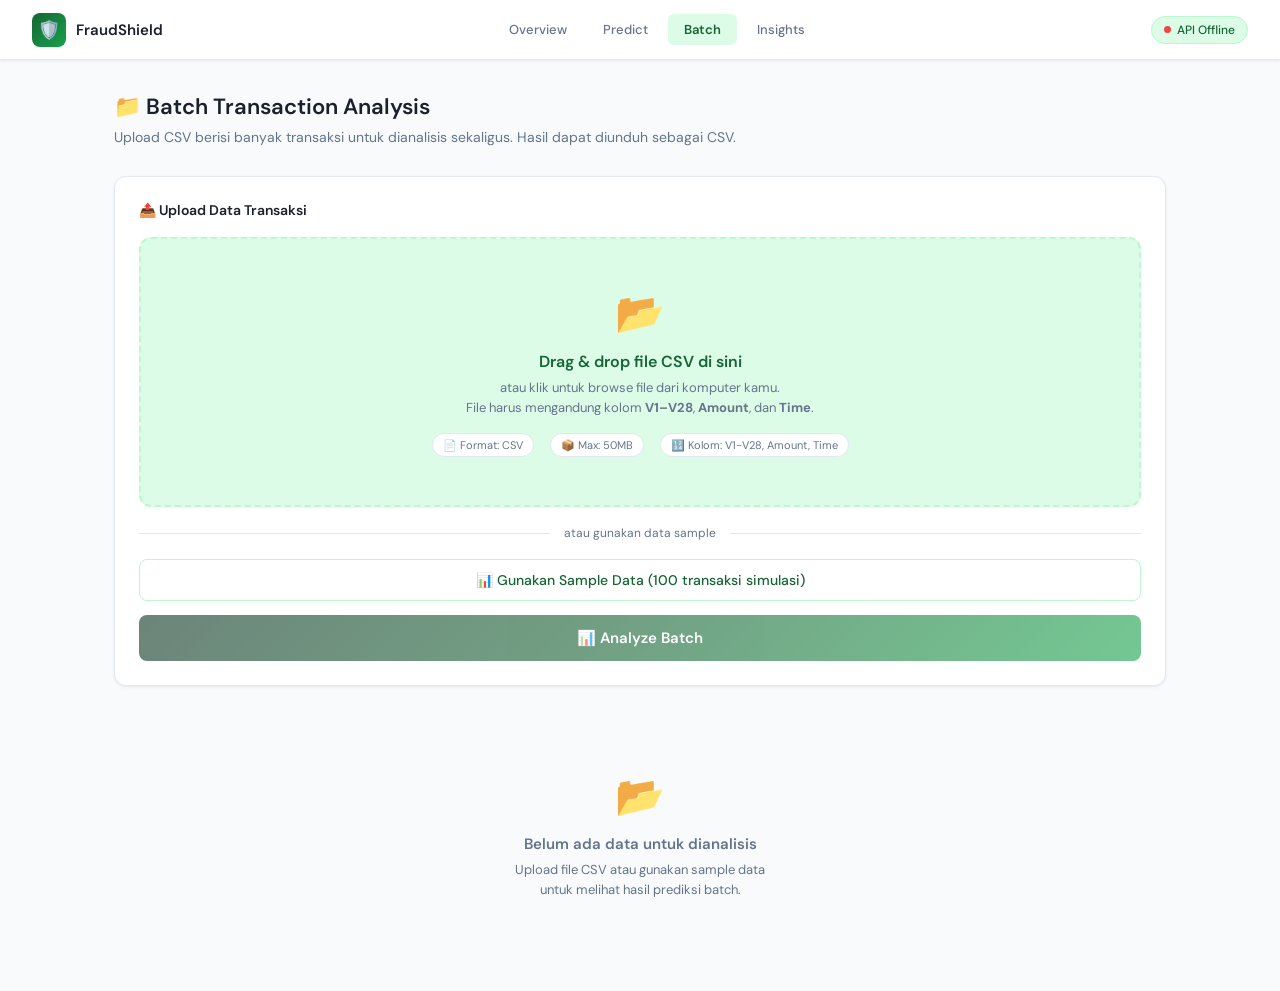
==== Fraud-Detection-Frontend/batch.html @ 1054003d "feat: update frontend UI to emerald green theme and add custom SVG logo" ====
<!DOCTYPE html>
<html lang="id">
<head>
  <meta charset="UTF-8" />
  <meta name="viewport" content="width=device-width, initial-scale=1.0" />
  <title>Batch Analysis — FraudShield</title>
  <link rel="preconnect" href="https://fonts.googleapis.com" />
  <link href="https://fonts.googleapis.com/css2?family=DM+Sans:wght@300;400;500;600&family=DM+Mono:wght@400;500&display=swap" rel="stylesheet" />
  <link rel="stylesheet" href="css/style.css" />
  <style>
    body { font-family: 'DM Sans', sans-serif; }

    /* ── Upload zone ─────────────────────────────────────── */
    .upload-zone {
      border: 2px dashed #bbf7d0;
      border-radius: var(--radius-lg);
      background: #dcfce7;
      padding: 48px 24px;
      text-align: center;
      cursor: pointer;
      transition: all 0.2s;
      position: relative;
    }

    .upload-zone:hover,
    .upload-zone.dragover {
      border-color: #166534;
      background: #d6e9f8;
      transform: scale(1.005);
    }

    .upload-zone input[type="file"] {
      position: absolute;
      inset: 0;
      opacity: 0;
      cursor: pointer;
      width: 100%;
      height: 100%;
    }

    .upload-icon { font-size: 40px; margin-bottom: 12px; }

    .upload-title {
      font-size: 16px;
      font-weight: 600;
      color: #166534;
      margin-bottom: 6px;
    }

    .upload-desc {
      font-size: 13px;
      color: var(--text-secondary);
      margin-bottom: 16px;
      line-height: 1.5;
    }

    .upload-meta {
      display: flex;
      justify-content: center;
      gap: 16px;
      flex-wrap: wrap;
    }

    .upload-meta-item {
      display: flex;
      align-items: center;
      gap: 5px;
      font-size: 11px;
      color: var(--text-secondary);
      background: white;
      padding: 4px 10px;
      border-radius: 20px;
      border: 1px solid var(--gray-border);
    }

    /* ── Or divider ──────────────────────────────────────── */
    .or-divider {
      display: flex;
      align-items: center;
      gap: 14px;
      margin: 18px 0;
      color: var(--text-secondary);
      font-size: 12px;
    }

    .or-divider::before,
    .or-divider::after {
      content: '';
      flex: 1;
      height: 1px;
      background: var(--gray-border);
    }

    /* ── Sample button ───────────────────────────────────── */
    .btn-sample {
      width: 100%;
      padding: 11px;
      background: white;
      color: #166534;
      border: 1px solid #bbf7d0;
      border-radius: var(--radius-md);
      font-size: 14px;
      font-weight: 500;
      cursor: pointer;
      transition: all 0.15s;
      display: flex;
      align-items: center;
      justify-content: center;
      gap: 8px;
      font-family: 'DM Sans', sans-serif;
    }

    .btn-sample:hover { background: #dcfce7; }

    /* ── Analyze btn ─────────────────────────────────────── */
    .btn-analyze {
      width: 100%;
      padding: 13px;
      background: linear-gradient(135deg, #0a3320, #166534, #16a34a);
      color: white;
      border: none;
      border-radius: var(--radius-md);
      font-size: 15px;
      font-weight: 600;
      cursor: pointer;
      transition: all 0.15s;
      display: flex;
      align-items: center;
      justify-content: center;
      gap: 10px;
      font-family: 'DM Sans', sans-serif;
      margin-top: 14px;
    }

    .btn-analyze:hover { opacity: 0.92; transform: translateY(-1px); }
    .btn-analyze:disabled { opacity: 0.6; cursor: not-allowed; transform: none; }

    .btn-spinner {
      width: 18px;
      height: 18px;
      border: 2px solid rgba(255,255,255,0.3);
      border-top-color: white;
      border-radius: 50%;
      animation: spin 0.7s linear infinite;
      display: none;
    }

    @keyframes spin { to { transform: rotate(360deg); } }

    /* ── File info bar ───────────────────────────────────── */
    .file-info {
      display: none;
      background: var(--green-bg);
      border: 1px solid var(--green-border);
      border-radius: var(--radius-md);
      padding: 12px 16px;
      margin-top: 14px;
      align-items: center;
      gap: 10px;
    }

    .file-info.show { display: flex; }
    .file-info-name { font-size: 13px; font-weight: 500; color: var(--green-text); }
    .file-info-size { font-size: 12px; color: var(--text-secondary); margin-left: auto; }

    /* ── Summary cards ───────────────────────────────────── */
    .summary-grid {
      display: grid;
      grid-template-columns: repeat(4, 1fr);
      gap: 14px;
      margin-bottom: 24px;
    }

    .summary-card {
      background: white;
      border: 1px solid var(--gray-border);
      border-radius: var(--radius-lg);
      padding: 18px 20px;
      box-shadow: var(--shadow-sm);
      animation: fadeUp 0.4s ease forwards;
    }

    @keyframes fadeUp {
      from { opacity: 0; transform: translateY(8px); }
      to   { opacity: 1; transform: translateY(0); }
    }

    .summary-card:nth-child(2) { animation-delay: 0.05s; }
    .summary-card:nth-child(3) { animation-delay: 0.1s; }
    .summary-card:nth-child(4) { animation-delay: 0.15s; }

    .summary-label {
      font-size: 11px;
      font-weight: 600;
      text-transform: uppercase;
      letter-spacing: 0.4px;
      color: var(--text-secondary);
      margin-bottom: 8px;
    }

    .summary-value {
      font-size: 28px;
      font-weight: 700;
      color: var(--text-primary);
      margin-bottom: 4px;
      font-family: 'DM Mono', monospace;
    }

    .summary-value.fraud-color { color: var(--red-text); }
    .summary-value.normal-color { color: var(--green-text); }

    .summary-sub {
      font-size: 12px;
      color: var(--text-secondary);
    }

    /* ── Chart row ───────────────────────────────────────── */
    .chart-row {
      display: grid;
      grid-template-columns: 1.6fr 1fr;
      gap: 20px;
      margin-bottom: 24px;
    }

    /* ── Mini bar chart ──────────────────────────────────── */
    .mini-chart {
      display: flex;
      flex-direction: column;
      gap: 0;
    }

    .chart-bar-item {
      display: flex;
      align-items: center;
      gap: 10px;
      padding: 6px 0;
      border-bottom: 1px solid var(--gray-border);
      cursor: pointer;
      transition: background 0.1s;
      border-radius: 4px;
      padding: 7px 6px;
    }

    .chart-bar-item:hover { background: var(--gray-bg); }
    .chart-bar-item:last-child { border-bottom: none; }

    .chart-bar-idx {
      font-size: 11px;
      color: var(--text-secondary);
      font-family: 'DM Mono', monospace;
      width: 28px;
      flex-shrink: 0;
    }

    .chart-bar-track {
      flex: 1;
      height: 10px;
      background: var(--gray-bg);
      border-radius: 5px;
      overflow: hidden;
      border: 1px solid var(--gray-border);
    }

    .chart-bar-fill {
      height: 100%;
      border-radius: 5px;
      transition: width 0.8s cubic-bezier(0.4, 0, 0.2, 1);
    }

    .chart-bar-fill.fraud  { background: linear-gradient(90deg, #c0392b, #e74c3c); }
    .chart-bar-fill.normal { background: linear-gradient(90deg, #27ae60, #2ecc71); }

    .chart-bar-val {
      font-size: 12px;
      font-weight: 600;
      font-family: 'DM Mono', monospace;
      width: 42px;
      text-align: right;
      flex-shrink: 0;
    }

    .chart-bar-val.fraud  { color: var(--red-text); }
    .chart-bar-val.normal { color: var(--green-text); }

    .chart-bar-tag {
      flex-shrink: 0;
    }

    /* ── Donut chart (CSS only) ───────────────────────────── */
    .donut-wrap {
      display: flex;
      flex-direction: column;
      align-items: center;
      justify-content: center;
      height: 100%;
      gap: 20px;
    }

    .donut-container {
      position: relative;
      width: 160px;
      height: 160px;
    }

    .donut-svg { transform: rotate(-90deg); }

    .donut-center {
      position: absolute;
      inset: 0;
      display: flex;
      flex-direction: column;
      align-items: center;
      justify-content: center;
    }

    .donut-pct {
      font-size: 22px;
      font-weight: 700;
      color: var(--red-text);
      font-family: 'DM Mono', monospace;
    }

    .donut-sub {
      font-size: 11px;
      color: var(--text-secondary);
    }

    .donut-legend {
      display: flex;
      flex-direction: column;
      gap: 8px;
      width: 100%;
    }

    .legend-item {
      display: flex;
      align-items: center;
      gap: 8px;
      font-size: 12px;
    }

    .legend-dot {
      width: 10px;
      height: 10px;
      border-radius: 50%;
      flex-shrink: 0;
    }

    .legend-label { color: var(--text-secondary); flex: 1; }
    .legend-val   { font-weight: 600; font-family: 'DM Mono', monospace; }

    /* ── Results table ───────────────────────────────────── */
    .table-controls {
      display: flex;
      align-items: center;
      gap: 12px;
      margin-bottom: 16px;
      flex-wrap: wrap;
    }

    .filter-group {
      display: flex;
      gap: 6px;
    }

    .filter-btn {
      padding: 6px 14px;
      border-radius: 20px;
      font-size: 12px;
      font-weight: 500;
      cursor: pointer;
      border: 1px solid var(--gray-border);
      background: white;
      color: var(--text-secondary);
      transition: all 0.15s;
      font-family: 'DM Sans', sans-serif;
    }

    .filter-btn.active { background: #166534; color: white; border-color: #166534; }
    .filter-btn.fraud-filter.active { background: var(--red-text); border-color: var(--red-text); }
    .filter-btn.normal-filter.active { background: var(--green-text); border-color: var(--green-text); }

    .search-input {
      padding: 7px 12px;
      border: 1px solid var(--gray-border);
      border-radius: var(--radius-md);
      font-size: 13px;
      color: var(--text-primary);
      background: white;
      font-family: 'DM Sans', sans-serif;
      margin-left: auto;
      width: 180px;
    }

    .search-input:focus { outline: none; border-color: #16a34a; }

    .results-table {
      width: 100%;
      border-collapse: collapse;
      font-size: 13px;
    }

    .results-table th {
      text-align: left;
      padding: 10px 12px;
      font-size: 11px;
      font-weight: 600;
      text-transform: uppercase;
      letter-spacing: 0.4px;
      color: var(--text-secondary);
      border-bottom: 2px solid var(--gray-border);
      cursor: pointer;
      user-select: none;
      white-space: nowrap;
    }

    .results-table th:hover { color: #166534; }
    .results-table th.sorted { color: #166534; }

    .results-table td {
      padding: 10px 12px;
      border-bottom: 1px solid var(--gray-border);
      color: var(--text-primary);
    }

    .results-table tr:hover td { background: var(--gray-bg); }
    .results-table tr.fraud-row td { background: #fff8f8; }
    .results-table tr.fraud-row:hover td { background: #fde8e8; }

    .risk-bar-cell {
      display: flex;
      align-items: center;
      gap: 8px;
    }

    .risk-bar-mini {
      width: 60px;
      height: 6px;
      background: var(--gray-bg);
      border-radius: 3px;
      overflow: hidden;
    }

    .risk-bar-mini-fill {
      height: 100%;
      border-radius: 3px;
    }

    .risk-bar-mini-fill.high { background: var(--red-text); }
    .risk-bar-mini-fill.low  { background: var(--green-text); }

    .mono { font-family: 'DM Mono', monospace; }

    /* ── Download bar ────────────────────────────────────── */
    .download-bar {
      display: flex;
      align-items: center;
      justify-content: space-between;
      padding: 14px 0 0;
      border-top: 1px solid var(--gray-border);
      margin-top: 16px;
      flex-wrap: wrap;
      gap: 10px;
    }

    .download-info {
      font-size: 12px;
      color: var(--text-secondary);
    }

    .btn-download {
      padding: 9px 20px;
      background: linear-gradient(135deg, #166534, #16a34a);
      color: white;
      border: none;
      border-radius: var(--radius-md);
      font-size: 13px;
      font-weight: 500;
      cursor: pointer;
      display: flex;
      align-items: center;
      gap: 7px;
      font-family: 'DM Sans', sans-serif;
      transition: opacity 0.15s;
    }

    .btn-download:hover { opacity: 0.9; }

    /* ── Empty & loading states ──────────────────────────── */
    .empty-state {
      text-align: center;
      padding: 60px 24px;
    }

    .empty-icon  { font-size: 40px; margin-bottom: 12px; }
    .empty-title { font-size: 15px; font-weight: 600; color: var(--text-secondary); margin-bottom: 6px; }
    .empty-desc  { font-size: 13px; color: var(--text-secondary); line-height: 1.5; }

    .progress-bar {
      height: 4px;
      background: var(--gray-border);
      border-radius: 2px;
      overflow: hidden;
      margin-top: 14px;
      display: none;
    }

    .progress-fill {
      height: 100%;
      background: linear-gradient(90deg, #166534, #16a34a);
      border-radius: 2px;
      animation: progress-anim 1.5s ease-in-out infinite;
    }

    @keyframes progress-anim {
      0%   { width: 0%; margin-left: 0; }
      50%  { width: 70%; margin-left: 15%; }
      100% { width: 0%; margin-left: 100%; }
    }

    /* ── Pagination ──────────────────────────────────────── */
    .pagination {
      display: flex;
      align-items: center;
      justify-content: center;
      gap: 6px;
      margin-top: 16px;
    }

    .page-btn {
      padding: 6px 12px;
      border-radius: 6px;
      font-size: 12px;
      cursor: pointer;
      border: 1px solid var(--gray-border);
      background: white;
      color: var(--text-secondary);
      font-family: 'DM Sans', sans-serif;
      transition: all 0.15s;
    }

    .page-btn:hover { background: #dcfce7; color: #166534; }
    .page-btn.active { background: #166534; color: white; border-color: #166534; }
    .page-btn:disabled { opacity: 0.4; cursor: not-allowed; }

    .page-info { font-size: 12px; color: var(--text-secondary); padding: 0 8px; }

    @media (max-width: 768px) {
      .summary-grid { grid-template-columns: repeat(2, 1fr); }
      .chart-row    { grid-template-columns: 1fr; }
      .search-input { width: 100%; margin-left: 0; }
    }
  </style>
</head>
<body>

<!-- ── Topbar ─────────────────────────────────────────────── -->
<nav class="topbar">
  <a href="index.html" class="logo">
    <div class="logo-icon">🛡️</div>
    <span class="logo-text">FraudShield</span>
  </a>
  <div class="nav">
    <a href="index.html">Overview</a>
    <a href="predict.html">Predict</a>
    <a href="batch.html" class="active">Batch</a>
    <a href="insights.html">Insights</a>
  </div>
  <div class="api-badge">
    <div class="dot online" id="api-dot"></div>
    <span id="api-status-text">API Connected</span>
  </div>
</nav>

<!-- ── Main ───────────────────────────────────────────────── -->
<div class="page">
  <div class="page-header">
    <h1 class="page-title">📁 Batch Transaction Analysis</h1>
    <p class="page-subtitle">
      Upload CSV berisi banyak transaksi untuk dianalisis sekaligus. Hasil dapat diunduh sebagai CSV.
    </p>
  </div>

  <!-- Upload section -->
  <div class="card" style="margin-bottom:24px">
    <div class="card-title">📤 Upload Data Transaksi</div>

    <!-- Drop zone -->
    <div class="upload-zone" id="upload-zone"
         ondragover="handleDragOver(event)"
         ondragleave="handleDragLeave(event)"
         ondrop="handleDrop(event)">
      <input type="file" id="file-input" accept=".csv" onchange="handleFileSelect(event)" />
      <div class="upload-icon">📂</div>
      <div class="upload-title">Drag & drop file CSV di sini</div>
      <div class="upload-desc">
        atau klik untuk browse file dari komputer kamu.<br>
        File harus mengandung kolom <strong>V1–V28</strong>, <strong>Amount</strong>, dan <strong>Time</strong>.
      </div>
      <div class="upload-meta">
        <div class="upload-meta-item">📄 Format: CSV</div>
        <div class="upload-meta-item">📦 Max: 50MB</div>
        <div class="upload-meta-item">🔢 Kolom: V1-V28, Amount, Time</div>
      </div>
    </div>

    <!-- File info -->
    <div class="file-info" id="file-info">
      <span>📄</span>
      <span class="file-info-name" id="file-name">—</span>
      <span class="file-info-size" id="file-size">—</span>
      <button onclick="clearFile()" style="background:none;border:none;cursor:pointer;color:var(--red-text);font-size:16px;padding:0 4px">✕</button>
    </div>

    <!-- Or divider -->
    <div class="or-divider">atau gunakan data sample</div>

    <!-- Sample data button -->
    <button class="btn-sample" onclick="loadSampleData()">
      📊 Gunakan Sample Data (100 transaksi simulasi)
    </button>

    <!-- Progress bar -->
    <div class="progress-bar" id="progress-bar">
      <div class="progress-fill"></div>
    </div>

    <!-- Analyze button -->
    <button class="btn-analyze" id="btn-analyze" onclick="runBatchAnalysis()" disabled>
      <div class="btn-spinner" id="btn-spinner"></div>
      <span id="btn-text">📊 Analyze Batch</span>
    </button>
  </div>

  <!-- Results section (hidden until analyzed) -->
  <div id="results-section" style="display:none">

    <!-- Summary cards -->
    <div id="summary-grid" class="summary-grid"></div>

    <!-- Charts -->
    <div class="chart-row">
      <div class="card">
        <div class="card-title">📈 Fraud Probability per Transaksi</div>
        <div class="mini-chart" id="prob-chart"></div>
      </div>
      <div class="card">
        <div class="card-title">🍩 Distribusi Prediksi</div>
        <div class="donut-wrap">
          <div class="donut-container">
            <svg class="donut-svg" width="160" height="160" viewBox="0 0 160 160">
              <circle cx="80" cy="80" r="60" fill="none" stroke="#EAF3DE" stroke-width="24"/>
              <circle cx="80" cy="80" r="60" fill="none" stroke="#FCEBEB" stroke-width="24"
                      id="donut-fraud-arc"
                      stroke-dasharray="0 377"
                      stroke-dashoffset="0"
                      style="transition: stroke-dasharray 1s ease"/>
            </svg>
            <div class="donut-center">
              <div class="donut-pct" id="donut-pct">0%</div>
              <div class="donut-sub">fraud rate</div>
            </div>
          </div>
          <div class="donut-legend">
            <div class="legend-item">
              <div class="legend-dot" style="background:#FCEBEB;border:2px solid var(--red-border)"></div>
              <span class="legend-label">Fraud</span>
              <span class="legend-val fraud-color" id="legend-fraud">0</span>
            </div>
            <div class="legend-item">
              <div class="legend-dot" style="background:#EAF3DE;border:2px solid var(--green-border)"></div>
              <span class="legend-label">Normal</span>
              <span class="legend-val normal-color" id="legend-normal">0</span>
            </div>
          </div>
        </div>
      </div>
    </div>

    <!-- Results table -->
    <div class="card">
      <div class="card-title">📋 Hasil Prediksi Detail</div>

      <div class="table-controls">
        <div class="filter-group">
          <button class="filter-btn active" onclick="setFilter('all', this)">Semua</button>
          <button class="filter-btn fraud-filter" onclick="setFilter('fraud', this)">🚨 Fraud</button>
          <button class="filter-btn normal-filter" onclick="setFilter('normal', this)">✅ Normal</button>
        </div>
        <span id="table-count" style="font-size:12px;color:var(--text-secondary)"></span>
        <input type="text" class="search-input" placeholder="🔍 Cari berdasarkan index..." oninput="searchTable(this.value)" />
      </div>

      <div style="overflow-x:auto">
        <table class="results-table" id="results-table">
          <thead>
            <tr>
              <th onclick="sortTable('index')"># Index</th>
              <th onclick="sortTable('amount')">Amount (€)</th>
              <th onclick="sortTable('probability')">Probability ↓</th>
              <th>Risk Score</th>
              <th onclick="sortTable('label')">Status</th>
            </tr>
          </thead>
          <tbody id="table-body"></tbody>
        </table>
      </div>

      <!-- Pagination -->
      <div class="pagination" id="pagination"></div>

      <!-- Download -->
      <div class="download-bar">
        <span class="download-info" id="download-info"></span>
        <button class="btn-download" onclick="downloadCSV()">
          ⬇️ Download Hasil CSV
        </button>
      </div>
    </div>

  </div>

  <!-- Empty state (before upload) -->
  <div class="empty-state" id="empty-state">
    <div class="empty-icon">📂</div>
    <div class="empty-title">Belum ada data untuk dianalisis</div>
    <div class="empty-desc">
      Upload file CSV atau gunakan sample data<br>
      untuk melihat hasil prediksi batch.
    </div>
  </div>

</div>

<!-- ── Scripts ─────────────────────────────────────────────── -->
<script src="js/api.js"></script>
<script>
  // ── State ─────────────────────────────────────────────────
  let allResults    = [];
  let filteredResults = [];
  let currentFilter = 'all';
  let currentPage   = 1;
  let sortKey       = 'probability';
  let sortAsc       = false;
  const PAGE_SIZE   = 15;
  let selectedFile  = null;

  // ── Drag & Drop ───────────────────────────────────────────
  function handleDragOver(e) {
    e.preventDefault();
    document.getElementById('upload-zone').classList.add('dragover');
  }

  function handleDragLeave(e) {
    document.getElementById('upload-zone').classList.remove('dragover');
  }

  function handleDrop(e) {
    e.preventDefault();
    document.getElementById('upload-zone').classList.remove('dragover');
    const file = e.dataTransfer.files[0];
    if (file && file.name.endsWith('.csv')) {
      setFile(file);
    } else {
      alert('Hanya file CSV yang diterima.');
    }
  }

  function handleFileSelect(e) {
    const file = e.target.files[0];
    if (file) setFile(file);
  }

  function setFile(file) {
    selectedFile = file;
    const sizeKB = (file.size / 1024).toFixed(1);
    document.getElementById('file-name').textContent = file.name;
    document.getElementById('file-size').textContent = `${sizeKB} KB`;
    document.getElementById('file-info').classList.add('show');
    document.getElementById('btn-analyze').disabled = false;
  }

  function clearFile() {
    selectedFile = null;
    document.getElementById('file-info').classList.remove('show');
    document.getElementById('file-input').value = '';
    document.getElementById('btn-analyze').disabled = true;
  }

  // ── Generate sample data ──────────────────────────────────
  function loadSampleData() {
    const rows = ['V1,V2,V3,V4,V5,V6,V7,V8,V9,V10,V11,V12,V13,V14,V15,V16,V17,V18,V19,V20,V21,V22,V23,V24,V25,V26,V27,V28,Amount,Time'];

    for (let i = 0; i < 100; i++) {
      const isFraud = [5, 23, 47, 61, 89].includes(i);
      const v = Array.from({length: 28}, (_, j) => {
        if (isFraud && [13, 16, 11].includes(j)) return (Math.random() * -10 - 3).toFixed(4);
        return (Math.random() * 4 - 2).toFixed(4);
      });
      const amount = isFraud
        ? (Math.random() * 5 + 0.5).toFixed(2)
        : (Math.random() * 200 + 10).toFixed(2);
      const time = (Math.random() * 172800).toFixed(0);
      rows.push([...v, amount, time].join(','));
    }

    const csv  = rows.join('\n');
    const blob = new Blob([csv], { type: 'text/csv' });
    const file = new File([blob], 'sample_transactions.csv', { type: 'text/csv' });
    setFile(file);
  }

  // ── Run batch analysis ────────────────────────────────────
  async function runBatchAnalysis() {
    if (!selectedFile) return;

    const btn     = document.getElementById('btn-analyze');
    const spinner = document.getElementById('btn-spinner');
    const btnText = document.getElementById('btn-text');
    const progress = document.getElementById('progress-bar');

    btn.disabled          = true;
    spinner.style.display = 'block';
    btnText.textContent   = 'Menganalisis...';
    progress.style.display = 'block';

    try {
      const response = await predictBatch(selectedFile);

      allResults = response.data.map((r, i) => ({
        ...r,
        amount: parseFloat(selectedFile._rows?.[i]?.Amount || 0),
      }));

      // Sort by probability desc by default
      allResults.sort((a, b) => b.probability - a.probability);

      renderResults(response.summary);

    } catch (err) {
      alert('❌ Error: ' + err.message);
    } finally {
      btn.disabled          = false;
      spinner.style.display = 'none';
      btnText.textContent   = '📊 Analyze Batch';
      progress.style.display = 'none';
    }
  }

  // ── Render results ────────────────────────────────────────
  function renderResults(summary) {
    document.getElementById('empty-state').style.display = 'none';
    document.getElementById('results-section').style.display = 'block';

    const total = summary.total;
    const fraud = summary.fraud_detected;
    const normal = summary.normal;
    const rate  = summary.fraud_rate;

    // Summary cards
    document.getElementById('summary-grid').innerHTML = `
      <div class="summary-card">
        <div class="summary-label">Total Transaksi</div>
        <div class="summary-value">${total.toLocaleString()}</div>
        <div class="summary-sub">Dari file yang diupload</div>
      </div>
      <div class="summary-card">
        <div class="summary-label">Fraud Detected</div>
        <div class="summary-value fraud-color">${fraud}</div>
        <div class="summary-sub">${rate}% dari total</div>
      </div>
      <div class="summary-card">
        <div class="summary-label">Normal</div>
        <div class="summary-value normal-color">${normal.toLocaleString()}</div>
        <div class="summary-sub">${(100 - rate).toFixed(2)}% dari total</div>
      </div>
      <div class="summary-card">
        <div class="summary-label">Avg Risk Score</div>
        <div class="summary-value">${Math.round(allResults.reduce((s,r) => s + r.risk_score, 0) / allResults.length)}</div>
        <div class="summary-sub">Dari 0–100</div>
      </div>
    `;

    // Donut chart
    const circumference = 2 * Math.PI * 60;
    const fraudArc = (fraud / total) * circumference;
    document.getElementById('donut-fraud-arc').setAttribute(
      'stroke-dasharray', `${fraudArc} ${circumference - fraudArc}`
    );
    document.getElementById('donut-pct').textContent = `${rate}%`;
    document.getElementById('legend-fraud').textContent  = fraud;
    document.getElementById('legend-normal').textContent = normal;

    // Probability chart (top 20 by probability)
    const top20 = [...allResults].slice(0, 20);
    const maxProb = Math.max(...top20.map(r => r.probability));
    document.getElementById('prob-chart').innerHTML = top20.map(r => `
      <div class="chart-bar-item">
        <span class="chart-bar-idx">#${r.index}</span>
        <div class="chart-bar-track">
          <div class="chart-bar-fill ${r.prediction === 1 ? 'fraud' : 'normal'}"
               style="width:${(r.probability / maxProb * 100).toFixed(1)}%"></div>
        </div>
        <span class="chart-bar-val ${r.prediction === 1 ? 'fraud' : 'normal'}">
          ${(r.probability * 100).toFixed(1)}%
        </span>
        <span class="chart-bar-tag">
          <span class="pill ${r.prediction === 1 ? 'fraud' : 'normal'}">
            ${r.prediction === 1 ? 'FRAUD' : 'Normal'}
          </span>
        </span>
      </div>
    `).join('');

    // Table
    applyFilter(currentFilter);
    updateDownloadInfo();
  }

  // ── Filter ────────────────────────────────────────────────
  function setFilter(filter, btn) {
    currentFilter = filter;
    currentPage   = 1;
    document.querySelectorAll('.filter-btn').forEach(b => b.classList.remove('active'));
    btn.classList.add('active');
    applyFilter(filter);
  }

  function applyFilter(filter) {
    if (filter === 'fraud')       filteredResults = allResults.filter(r => r.prediction === 1);
    else if (filter === 'normal') filteredResults = allResults.filter(r => r.prediction === 0);
    else                          filteredResults = [...allResults];
    renderTable();
  }

  // ── Search ────────────────────────────────────────────────
  function searchTable(query) {
    if (!query) { applyFilter(currentFilter); return; }
    filteredResults = allResults.filter(r =>
      String(r.index).includes(query) ||
      r.label.toLowerCase().includes(query.toLowerCase())
    );
    currentPage = 1;
    renderTable();
  }

  // ── Sort ──────────────────────────────────────────────────
  function sortTable(key) {
    if (sortKey === key) sortAsc = !sortAsc;
    else { sortKey = key; sortAsc = false; }
    filteredResults.sort((a, b) => {
      const va = a[key] ?? 0;
      const vb = b[key] ?? 0;
      return sortAsc ? (va > vb ? 1 : -1) : (va < vb ? 1 : -1);
    });
    renderTable();
  }

  // ── Render table ──────────────────────────────────────────
  function renderTable() {
    const start = (currentPage - 1) * PAGE_SIZE;
    const page  = filteredResults.slice(start, start + PAGE_SIZE);

    document.getElementById('table-count').textContent =
      `${filteredResults.length} transaksi`;

    document.getElementById('table-body').innerHTML = page.map(r => {
      const isFraud   = r.prediction === 1;
      const riskClass = r.risk_score >= 50 ? 'high' : 'low';
      return `
        <tr class="${isFraud ? 'fraud-row' : ''}">
          <td class="mono">#${r.index}</td>
          <td class="mono">€${r.amount ? r.amount.toFixed(2) : '—'}</td>
          <td>
            <div class="risk-bar-cell">
              <span class="mono" style="color:${isFraud ? 'var(--red-text)' : 'var(--green-text)'};font-weight:600">
                ${(r.probability * 100).toFixed(2)}%
              </span>
            </div>
          </td>
          <td>
            <div class="risk-bar-cell">
              <div class="risk-bar-mini">
                <div class="risk-bar-mini-fill ${riskClass}" style="width:${r.risk_score}%"></div>
              </div>
              <span class="mono" style="font-size:12px">${r.risk_score}</span>
            </div>
          </td>
          <td><span class="pill ${isFraud ? 'fraud' : 'normal'}">${r.label}</span></td>
        </tr>
      `;
    }).join('');

    renderPagination();
  }

  // ── Pagination ────────────────────────────────────────────
  function renderPagination() {
    const total = Math.ceil(filteredResults.length / PAGE_SIZE);
    if (total <= 1) { document.getElementById('pagination').innerHTML = ''; return; }

    let html = `<button class="page-btn" onclick="goPage(${currentPage-1})" ${currentPage===1?'disabled':''}>←</button>`;
    for (let i = 1; i <= total; i++) {
      if (i === 1 || i === total || Math.abs(i - currentPage) <= 1) {
        html += `<button class="page-btn ${i===currentPage?'active':''}" onclick="goPage(${i})">${i}</button>`;
      } else if (Math.abs(i - currentPage) === 2) {
        html += `<span class="page-info">…</span>`;
      }
    }
    html += `<button class="page-btn" onclick="goPage(${currentPage+1})" ${currentPage===total?'disabled':''}>→</button>`;
    html += `<span class="page-info">${currentPage}/${total}</span>`;
    document.getElementById('pagination').innerHTML = html;
  }

  function goPage(p) {
    const total = Math.ceil(filteredResults.length / PAGE_SIZE);
    if (p < 1 || p > total) return;
    currentPage = p;
    renderTable();
    document.querySelector('.results-table').scrollIntoView({ behavior: 'smooth', block: 'start' });
  }

  // ── Download CSV ──────────────────────────────────────────
  function downloadCSV() {
    const headers = ['index', 'label', 'probability', 'risk_score', 'prediction'];
    const rows = [headers.join(',')];
    filteredResults.forEach(r => {
      rows.push([r.index, r.label, r.probability, r.risk_score, r.prediction].join(','));
    });
    const blob = new Blob([rows.join('\n')], { type: 'text/csv' });
    const url  = URL.createObjectURL(blob);
    const a    = document.createElement('a');
    a.href     = url;
    a.download = `fraud_predictions_${new Date().toISOString().slice(0,10)}.csv`;
    a.click();
    URL.revokeObjectURL(url);
  }

  function updateDownloadInfo() {
    const fraud = allResults.filter(r => r.prediction === 1).length;
    document.getElementById('download-info').textContent =
      `${allResults.length} transaksi · ${fraud} fraud terdeteksi`;
  }

  // ── API status check ──────────────────────────────────────
  async function checkApi() {
    try {
      const data = await checkHealth();
      if (data.status === 'healthy') {
        document.getElementById('api-dot').style.background = '#22c55e';
        document.getElementById('api-status-text').textContent = 'API Connected';
      }
    } catch {
      document.getElementById('api-dot').style.background = '#ef4444';
      document.getElementById('api-status-text').textContent = 'API Offline';
    }
  }

  checkApi();
</script>
</body>
</html>
---- Fraud-Detection-Frontend/css/style.css ----
* {
  box-sizing: border-box;
  margin: 0;
  padding: 0;
}

:root {
  --green-dark:   #166534;
  --green-mid:    #16a34a;
  --green-light:  #dcfce7;
  --green-border: #bbf7d0;
  --green-bg:    #EAF3DE;
  --green-text:  #3B6D11;
  --green-border:#97C459;
  --red-bg:      #FCEBEB;
  --red-text:    #A32D2D;
  --red-border:  #F09595;
  --gray-bg:     #f8fafc;
  --gray-border: #e2e8f0;
  --text-primary:   #1a202c;
  --text-secondary: #64748b;
  --white:    #ffffff;
  --radius-md: 8px;
  --radius-lg: 12px;
  --shadow-sm: 0 1px 3px rgba(0,0,0,0.08);
}

body {
  font-family: 'DM Sans', -apple-system, BlinkMacSystemFont, sans-serif;
  background: var(--gray-bg);
  color: var(--text-primary);
  min-height: 100vh;
}

/* ── Topbar ──────────────────────────────────────────────── */
.topbar {
  background: var(--white);
  border-bottom: 1px solid var(--gray-border);
  padding: 0 32px;
  display: flex;
  align-items: center;
  justify-content: space-between;
  height: 60px;
  position: sticky;
  top: 0;
  z-index: 100;
  box-shadow: var(--shadow-sm);
}

.logo {
  display: flex;
  align-items: center;
  gap: 10px;
  text-decoration: none;
}

.logo-icon {
  width: 34px;
  height: 34px;
  background: linear-gradient(135deg, #166534, #16a34a);
  border-radius: var(--radius-md);
  display: flex;
  align-items: center;
  justify-content: center;
  color: white;
  font-size: 18px;
}

.logo-text {
  font-size: 15px;
  font-weight: 600;
  color: var(--text-primary);
}

.nav { display: flex; gap: 4px; }

.nav a {
  padding: 7px 16px;
  border-radius: 6px;
  font-size: 13px;
  color: var(--text-secondary);
  text-decoration: none;
  transition: all 0.15s;
  font-weight: 500;
}

.nav a:hover {
  background: var(--gray-bg);
  color: var(--text-primary);
}

.nav a.active {
  background: #dcfce7;
  color: #166534;
  font-weight: 600;
}

.api-badge {
  display: flex;
  align-items: center;
  gap: 6px;
  background: #dcfce7;
  color: #166534;
  font-size: 12px;
  font-weight: 500;
  padding: 5px 12px;
  border-radius: 20px;
  border: 1px solid #bbf7d0;
}

.api-badge .dot {
  width: 7px;
  height: 7px;
  border-radius: 50%;
  background: var(--text-secondary);
  transition: background 0.3s;
}

.api-badge .dot.online { background: #22c55e; }

/* ── Layout ──────────────────────────────────────────────── */
.page {
  max-width: 1100px;
  margin: 0 auto;
  padding: 32px 24px;
}

.page-header { margin-bottom: 28px; }

.page-title {
  font-size: 22px;
  font-weight: 600;
  color: var(--text-primary);
  margin-bottom: 6px;
}

.page-subtitle {
  font-size: 14px;
  color: var(--text-secondary);
  line-height: 1.5;
}

/* ── Cards ───────────────────────────────────────────────── */
.card {
  background: var(--white);
  border: 1px solid var(--gray-border);
  border-radius: var(--radius-lg);
  padding: 24px;
  box-shadow: var(--shadow-sm);
}

.card-title {
  font-size: 14px;
  font-weight: 600;
  color: var(--text-primary);
  margin-bottom: 18px;
  display: flex;
  align-items: center;
  gap: 8px;
}

/* ── Metric cards ────────────────────────────────────────── */
.metrics-grid {
  display: grid;
  grid-template-columns: repeat(4, 1fr);
  gap: 14px;
  margin-bottom: 24px;
}

.metric-card {
  background: var(--white);
  border: 1px solid var(--gray-border);
  border-radius: var(--radius-lg);
  padding: 18px 20px;
  box-shadow: var(--shadow-sm);
}

.metric-label {
  font-size: 11px;
  color: var(--text-secondary);
  font-weight: 600;
  text-transform: uppercase;
  letter-spacing: 0.5px;
  margin-bottom: 8px;
}

.metric-value {
  font-size: 24px;
  font-weight: 700;
  color: var(--text-primary);
  margin-bottom: 6px;
  font-family: 'DM Mono', monospace;
}

.metric-badge {
  display: inline-block;
  font-size: 11px;
  padding: 2px 9px;
  border-radius: 20px;
  font-weight: 500;
}

.metric-badge.blue  { background: #dcfce7;  color: #166534; }
.metric-badge.green { background: var(--green-bg);    color: var(--green-text); }
.metric-badge.red   { background: var(--red-bg);      color: var(--red-text); }

/* ── Two column layout ───────────────────────────────────── */
.two-col {
  display: grid;
  grid-template-columns: 1.4fr 1fr;
  gap: 20px;
  margin-bottom: 24px;
}

/* ── Pills ───────────────────────────────────────────────── */
.pill {
  display: inline-block;
  padding: 3px 10px;
  border-radius: 20px;
  font-size: 11px;
  font-weight: 600;
}

.pill.fraud  { background: var(--red-bg);   color: var(--red-text); }
.pill.normal { background: var(--green-bg); color: var(--green-text); }

/* ── Buttons ─────────────────────────────────────────────── */
.btn-primary {
  width: 100%;
  padding: 11px;
  background: linear-gradient(135deg, #0a3320, #166534, #16a34a);
  color: white;
  border: none;
  border-radius: var(--radius-md);
  font-size: 14px;
  font-weight: 600;
  cursor: pointer;
  transition: all 0.15s;
  display: flex;
  align-items: center;
  justify-content: center;
  gap: 8px;
  font-family: 'DM Sans', sans-serif;
}

.btn-primary:hover   { opacity: 0.92; transform: translateY(-1px); }
.btn-primary:active  { transform: scale(0.99); }
.btn-primary:disabled { opacity: 0.6; cursor: not-allowed; transform: none; }

.btn-secondary {
  padding: 9px 18px;
  background: var(--white);
  color: #166534;
  border: 1px solid #bbf7d0;
  border-radius: var(--radius-md);
  font-size: 13px;
  font-weight: 500;
  cursor: pointer;
  transition: all 0.15s;
  font-family: 'DM Sans', sans-serif;
}

.btn-secondary:hover { background: #dcfce7; }

/* ── Animations ──────────────────────────────────────────── */
@keyframes fadeIn {
  from { opacity: 0; transform: translateY(10px); }
  to   { opacity: 1; transform: translateY(0); }
}

.fade-in { animation: fadeIn 0.4s ease forwards; }

/* ── Responsive ──────────────────────────────────────────── */
@media (max-width: 900px) {
  .topbar { padding: 0 16px; }
  .page   { padding: 20px 16px; }
  .metrics-grid { grid-template-columns: repeat(2, 1fr); }
  .two-col { grid-template-columns: 1fr; }
  .nav a { padding: 7px 10px; font-size: 12px; }
}

@media (max-width: 600px) {
  .metrics-grid { grid-template-columns: 1fr 1fr; }
  .logo-text { display: none; }
}

/* ── Icons ──────────────────────────────────────────────── */
.svg-icon {
  width: 20px;   /* Sesuaikan ukuran agar pas di dalam kotak */
  height: 20px;
  display: block;
}
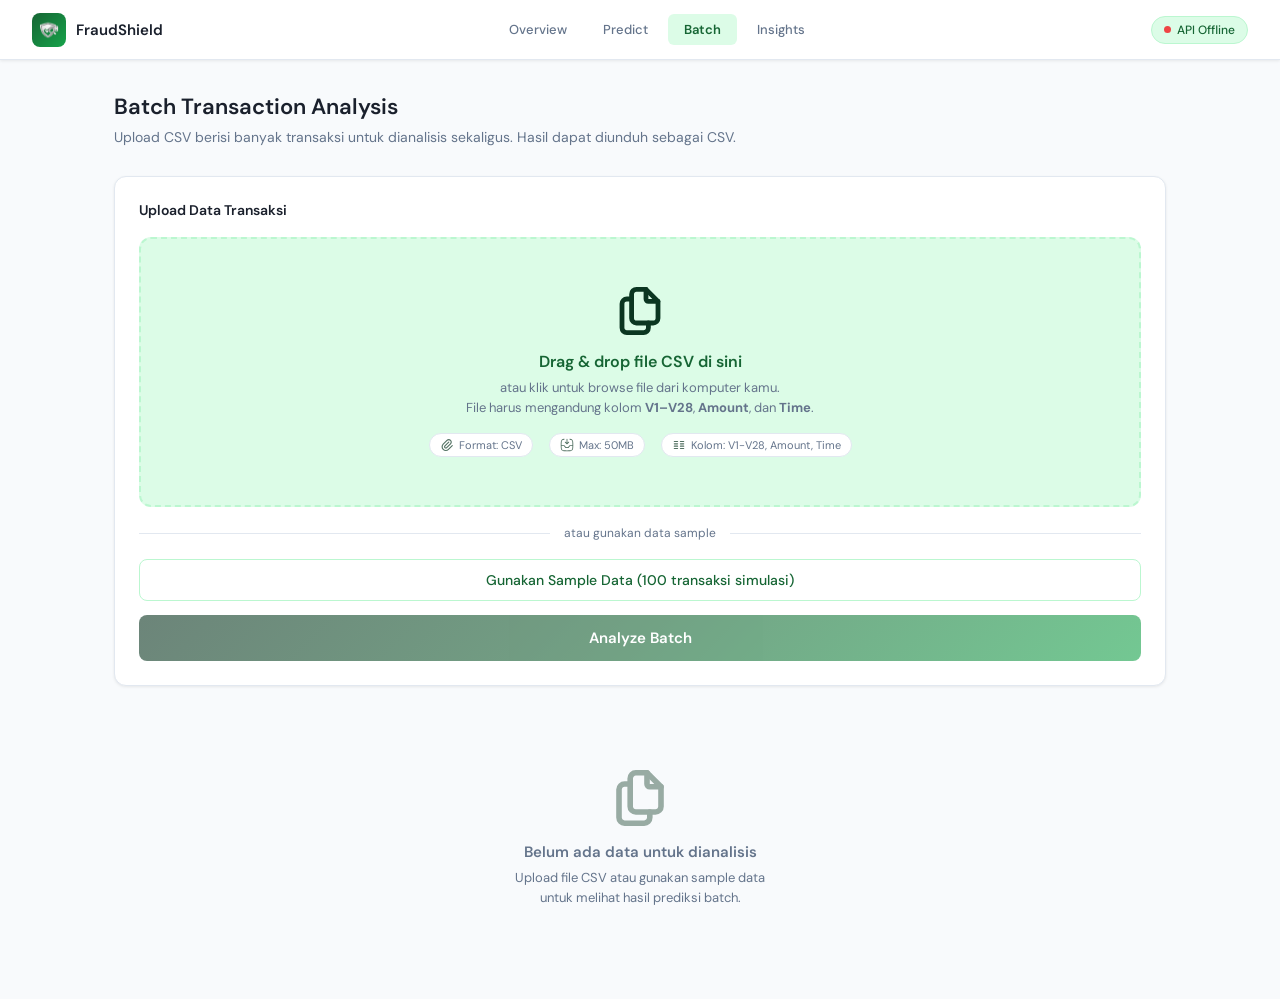
==== commit 54af9e76: "Replacing emoticons with svg assets" ====
--- a/Fraud-Detection-Frontend/batch.html
+++ b/Fraud-Detection-Frontend/batch.html
@@ -381,7 +381,7 @@
     .filter-btn.normal-filter.active { background: var(--green-text); border-color: var(--green-text); }
 
     .search-input {
-      padding: 7px 12px;
+      padding: 7px 12px 7px 32px;
       border: 1px solid var(--gray-border);
       border-radius: var(--radius-md);
       font-size: 13px;
@@ -557,7 +557,9 @@
 <!-- ── Topbar ─────────────────────────────────────────────── -->
 <nav class="topbar">
   <a href="index.html" class="logo">
-    <div class="logo-icon">🛡️</div>
+    <div class="logo-icon">
+      <img src="assets/FraudShield.svg" alt="Logo" class="svg-icon">
+    </div>
     <span class="logo-text">FraudShield</span>
   </a>
   <div class="nav">
@@ -575,7 +577,7 @@
 <!-- ── Main ───────────────────────────────────────────────── -->
 <div class="page">
   <div class="page-header">
-    <h1 class="page-title">📁 Batch Transaction Analysis</h1>
+    <h1 class="page-title">Batch Transaction Analysis</h1>
     <p class="page-subtitle">
       Upload CSV berisi banyak transaksi untuk dianalisis sekaligus. Hasil dapat diunduh sebagai CSV.
     </p>
@@ -583,30 +585,39 @@
 
   <!-- Upload section -->
   <div class="card" style="margin-bottom:24px">
-    <div class="card-title">📤 Upload Data Transaksi</div>
+    <div class="card-title">Upload Data Transaksi</div>
 
     <!-- Drop zone -->
     <div class="upload-zone" id="upload-zone"
-         ondragover="handleDragOver(event)"
-         ondragleave="handleDragLeave(event)"
-         ondrop="handleDrop(event)">
+        ondragover="handleDragOver(event)"
+        ondragleave="handleDragLeave(event)"
+        ondrop="handleDrop(event)">
       <input type="file" id="file-input" accept=".csv" onchange="handleFileSelect(event)" />
-      <div class="upload-icon">📂</div>
+      
+      <img src="assets/filegreen.svg" alt="Upload File" class="upload-svg">
+      
       <div class="upload-title">Drag & drop file CSV di sini</div>
       <div class="upload-desc">
         atau klik untuk browse file dari komputer kamu.<br>
         File harus mengandung kolom <strong>V1–V28</strong>, <strong>Amount</strong>, dan <strong>Time</strong>.
       </div>
       <div class="upload-meta">
-        <div class="upload-meta-item">📄 Format: CSV</div>
-        <div class="upload-meta-item">📦 Max: 50MB</div>
-        <div class="upload-meta-item">🔢 Kolom: V1-V28, Amount, Time</div>
+        <div class="upload-meta-item">
+          <img src="assets/format.svg" alt="File" class="meta-icon"> Format: CSV
+        </div>
+        <div class="upload-meta-item">
+          <img src="assets/filesize.svg" alt="Size" class="meta-icon"> Max: 50MB
+        </div>
+        <div class="upload-meta-item">
+          <img src="assets/column.svg" alt="Columns" class="meta-icon"> Kolom: V1-V28, Amount, Time
+        </div>
       </div>
     </div>
 
     <!-- File info -->
     <div class="file-info" id="file-info">
-      <span>📄</span>
+      <img src="assets/filegreen.svg" alt="File" class="file-icon">
+      
       <span class="file-info-name" id="file-name">—</span>
       <span class="file-info-size" id="file-size">—</span>
       <button onclick="clearFile()" style="background:none;border:none;cursor:pointer;color:var(--red-text);font-size:16px;padding:0 4px">✕</button>
@@ -617,7 +628,7 @@
 
     <!-- Sample data button -->
     <button class="btn-sample" onclick="loadSampleData()">
-      📊 Gunakan Sample Data (100 transaksi simulasi)
+      Gunakan Sample Data (100 transaksi simulasi)
     </button>
 
     <!-- Progress bar -->
@@ -628,7 +639,7 @@
     <!-- Analyze button -->
     <button class="btn-analyze" id="btn-analyze" onclick="runBatchAnalysis()" disabled>
       <div class="btn-spinner" id="btn-spinner"></div>
-      <span id="btn-text">📊 Analyze Batch</span>
+      <span id="btn-text">Analyze Batch</span>
     </button>
   </div>
 
@@ -640,55 +651,73 @@
 
     <!-- Charts -->
     <div class="chart-row">
-      <div class="card">
-        <div class="card-title">📈 Fraud Probability per Transaksi</div>
-        <div class="mini-chart" id="prob-chart"></div>
-      </div>
-      <div class="card">
-        <div class="card-title">🍩 Distribusi Prediksi</div>
-        <div class="donut-wrap">
-          <div class="donut-container">
-            <svg class="donut-svg" width="160" height="160" viewBox="0 0 160 160">
-              <circle cx="80" cy="80" r="60" fill="none" stroke="#EAF3DE" stroke-width="24"/>
-              <circle cx="80" cy="80" r="60" fill="none" stroke="#FCEBEB" stroke-width="24"
-                      id="donut-fraud-arc"
-                      stroke-dasharray="0 377"
-                      stroke-dashoffset="0"
-                      style="transition: stroke-dasharray 1s ease"/>
-            </svg>
-            <div class="donut-center">
-              <div class="donut-pct" id="donut-pct">0%</div>
-              <div class="donut-sub">fraud rate</div>
+          <div class="card">
+            <div class="card-title">
+              <img src="assets/strategy.svg" alt="Chart" class="title-icon">
+              Fraud Probability per Transaksi
             </div>
+            <div class="mini-chart" id="prob-chart"></div>
           </div>
-          <div class="donut-legend">
-            <div class="legend-item">
-              <div class="legend-dot" style="background:#FCEBEB;border:2px solid var(--red-border)"></div>
-              <span class="legend-label">Fraud</span>
-              <span class="legend-val fraud-color" id="legend-fraud">0</span>
+          
+          <div class="card">
+            <div class="card-title">
+              <img src="assets/distribution.svg" alt="Donut" class="title-icon">
+              Distribusi Prediksi
             </div>
-            <div class="legend-item">
-              <div class="legend-dot" style="background:#EAF3DE;border:2px solid var(--green-border)"></div>
-              <span class="legend-label">Normal</span>
-              <span class="legend-val normal-color" id="legend-normal">0</span>
+            <div class="donut-wrap">
+              <div class="donut-container">
+                <svg class="donut-svg" width="160" height="160" viewBox="0 0 160 160">
+                  <circle cx="80" cy="80" r="60" fill="none" stroke="#EAF3DE" stroke-width="24"/>
+                  <circle cx="80" cy="80" r="60" fill="none" stroke="#FCEBEB" stroke-width="24"
+                          id="donut-fraud-arc"
+                          stroke-dasharray="0 377"
+                          stroke-dashoffset="0"
+                          style="transition: stroke-dasharray 1s ease"/>
+                </svg>
+                <div class="donut-center">
+                  <div class="donut-pct" id="donut-pct">0%</div>
+                  <div class="donut-sub">fraud rate</div>
+                </div>
+              </div>
+              <div class="donut-legend">
+                <div class="legend-item">
+                  <div class="legend-dot" style="background:#FCEBEB;border:2px solid var(--red-border)"></div>
+                  <span class="legend-label">Fraud</span>
+                  <span class="legend-val fraud-color" id="legend-fraud">0</span>
+                </div>
+                <div class="legend-item">
+                  <div class="legend-dot" style="background:#EAF3DE;border:2px solid var(--green-border)"></div>
+                  <span class="legend-label">Normal</span>
+                  <span class="legend-val normal-color" id="legend-normal">0</span>
+                </div>
+              </div>
             </div>
           </div>
         </div>
-      </div>
-    </div>
 
     <!-- Results table -->
     <div class="card">
-      <div class="card-title">📋 Hasil Prediksi Detail</div>
-
-      <div class="table-controls">
-        <div class="filter-group">
-          <button class="filter-btn active" onclick="setFilter('all', this)">Semua</button>
-          <button class="filter-btn fraud-filter" onclick="setFilter('fraud', this)">🚨 Fraud</button>
-          <button class="filter-btn normal-filter" onclick="setFilter('normal', this)">✅ Normal</button>
+          <div class="card-title">
+            <img src="assets/result.svg" alt="List" class="title-icon">
+            Hasil Prediksi Detail
+          </div>
+
+          <div class="table-controls">
+            <div class="filter-group">
+              <button class="filter-btn active" onclick="setFilter('all', this)">Semua</button>
+              <button class="filter-btn fraud-filter" onclick="setFilter('fraud', this)">
+                <img src="assets/warning.svg" alt="Fraud" class="filter-icon"> Fraud
+              </button>
+              <button class="filter-btn normal-filter" onclick="setFilter('normal', this)">
+                <img src="assets/checklist.svg" alt="Normal" class="filter-icon"> Normal
+              </button>
+            </div>
+        <span id="table-count" style="font-size:12px;color:var(--text-secondary)"></span>
+
+        <div class="search-wrapper">
+          <img src="assets/searchgreen.svg" alt="Search" class="search-icon">
+          <input type="text" class="search-input" placeholder="Cari dari index..." oninput="searchTable(this.value)" />
         </div>
-        <span id="table-count" style="font-size:12px;color:var(--text-secondary)"></span>
-        <input type="text" class="search-input" placeholder="🔍 Cari berdasarkan index..." oninput="searchTable(this.value)" />
       </div>
 
       <div style="overflow-x:auto">
@@ -713,7 +742,7 @@
       <div class="download-bar">
         <span class="download-info" id="download-info"></span>
         <button class="btn-download" onclick="downloadCSV()">
-          ⬇️ Download Hasil CSV
+          ⬇ Download Hasil CSV
         </button>
       </div>
     </div>
@@ -722,7 +751,7 @@
 
   <!-- Empty state (before upload) -->
   <div class="empty-state" id="empty-state">
-    <div class="empty-icon">📂</div>
+    <img src="assets/filegreen.svg" alt="Empty Data" class="empty-svg">
     <div class="empty-title">Belum ada data untuk dianalisis</div>
     <div class="empty-desc">
       Upload file CSV atau gunakan sample data<br>
@@ -842,7 +871,7 @@
     } finally {
       btn.disabled          = false;
       spinner.style.display = 'none';
-      btnText.textContent   = '📊 Analyze Batch';
+      btnText.textContent   = 'Analyze Batch';
       progress.style.display = 'none';
     }
   }
--- a/Fraud-Detection-Frontend/css/style.css
+++ b/Fraud-Detection-Frontend/css/style.css
@@ -286,7 +286,147 @@
 
 /* ── Icons ──────────────────────────────────────────────── */
 .svg-icon {
-  width: 20px;   /* Sesuaikan ukuran agar pas di dalam kotak */
+  width: 20px;  
   height: 20px;
   display: block;
+}
+
+.btn-icon {
+  width: 18px;  
+  height: 18px;
+  display: block;
+}
+
+.title-icon {
+  width: 18px;
+  height: 18px;
+  display: block;
+  /* Menjaga agar icon tetap proporsional */
+  object-fit: contain;
+}
+
+.placeholder-svg {
+  width: 42px;  
+  height: 42px;
+  margin: 0 auto 16px auto; 
+  opacity: 0.6; 
+}
+
+.upload-svg {
+  width: 48px;  
+  height: 48px;
+  margin: 0 auto 16px auto; 
+  display: block;
+  transition: transform 0.2s ease; 
+}
+
+.upload-zone:hover .upload-svg,
+.upload-zone.dragover .upload-svg {
+  transform: scale(1.1);
+}
+
+.meta-icon {
+  width: 14px;
+  height: 14px;
+  display: block;
+  opacity: 0.7; 
+}
+
+.filter-btn {
+  padding: 6px 14px;
+  border-radius: 20px;
+  font-size: 12px;
+  font-weight: 500;
+  cursor: pointer;
+  border: 1px solid var(--gray-border);
+  background: white;
+  color: var(--text-secondary);
+  transition: all 0.15s;
+  font-family: 'DM Sans', sans-serif;
+  
+  /* Tambahkan 3 baris ini agar icon & teks sejajar */
+  display: inline-flex;
+  align-items: center;
+  gap: 6px;
+}
+
+.filter-icon {
+  width: 14px;
+  height: 14px;
+  display: block;
+}
+
+/* ── Search Input ────────────────────────────────────────── */
+.search-wrapper {
+  position: relative;
+  display: flex;
+  align-items: center;
+  margin-left: auto; /* Ini yang akan mendorong form ke kanan */
+}
+
+.search-icon {
+  position: absolute;
+  left: 10px;
+  width: 16px;
+  height: 16px;
+  pointer-events: none;
+  opacity: 0.5;
+}
+
+.search-input {
+  padding: 7px 12px 7px 32px; /* Padding kiri 32px untuk tempat ikon */
+  border: 1px solid var(--gray-border);
+  border-radius: var(--radius-md);
+  font-size: 13px;
+  color: var(--text-primary);
+  background: white;
+  font-family: 'DM Sans', sans-serif;
+  width: 180px;
+}
+
+.search-input:focus { 
+  outline: none; 
+  border-color: var(--green-mid); /* Menggunakan warna hijau tema baru */
+}
+
+.empty-svg {
+  width: 56px;  /* Ukuran besar karena ini elemen utama di layar kosong */
+  height: 56px;
+  margin: 0 auto 16px auto; /* Memposisikan ke tengah dan memberi jarak bawah */
+  display: block;
+  opacity: 0.4; /* Dibuat agak transparan agar terasa seperti background/kosong */
+}
+
+.verdict-svg {
+  width: 48px;  /* Dibuat cukup besar agar hasil prediksinya terlihat jelas */
+  height: 48px;
+  margin: 0 auto;
+  display: block;
+}
+
+.tab-btn {
+  display: inline-flex;
+  align-items: center;
+  gap: 8px;
+}
+
+.tab-icon {
+  width: 16px;
+  height: 16px;
+  display: block;
+  opacity: 0.8; 
+}
+
+.decision-q {
+  display: flex;
+  align-items: flex-start; 
+  gap: 8px;
+}
+
+.q-icon {
+  width: 16px;
+  height: 16px;
+  flex-shrink: 0; 
+  margin-top: 0px; 
+  opacity: 0.8;
 }
